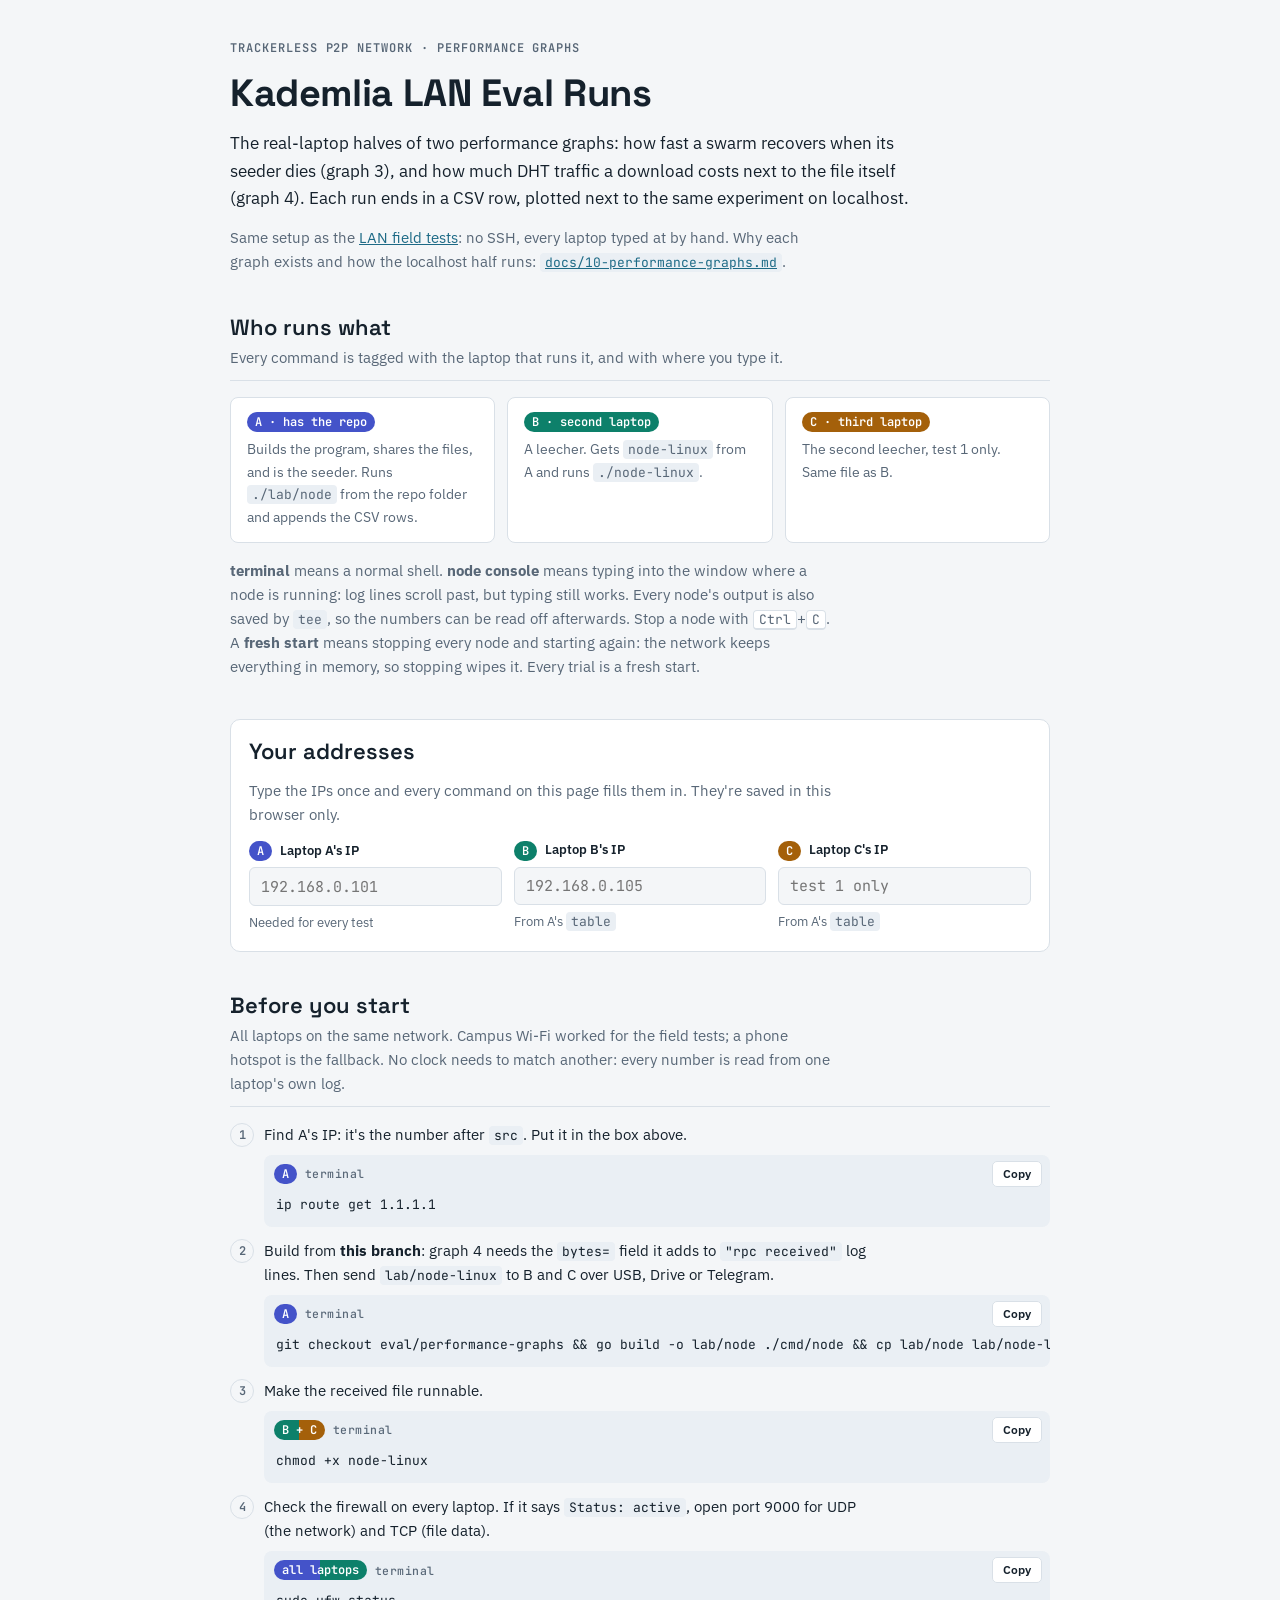
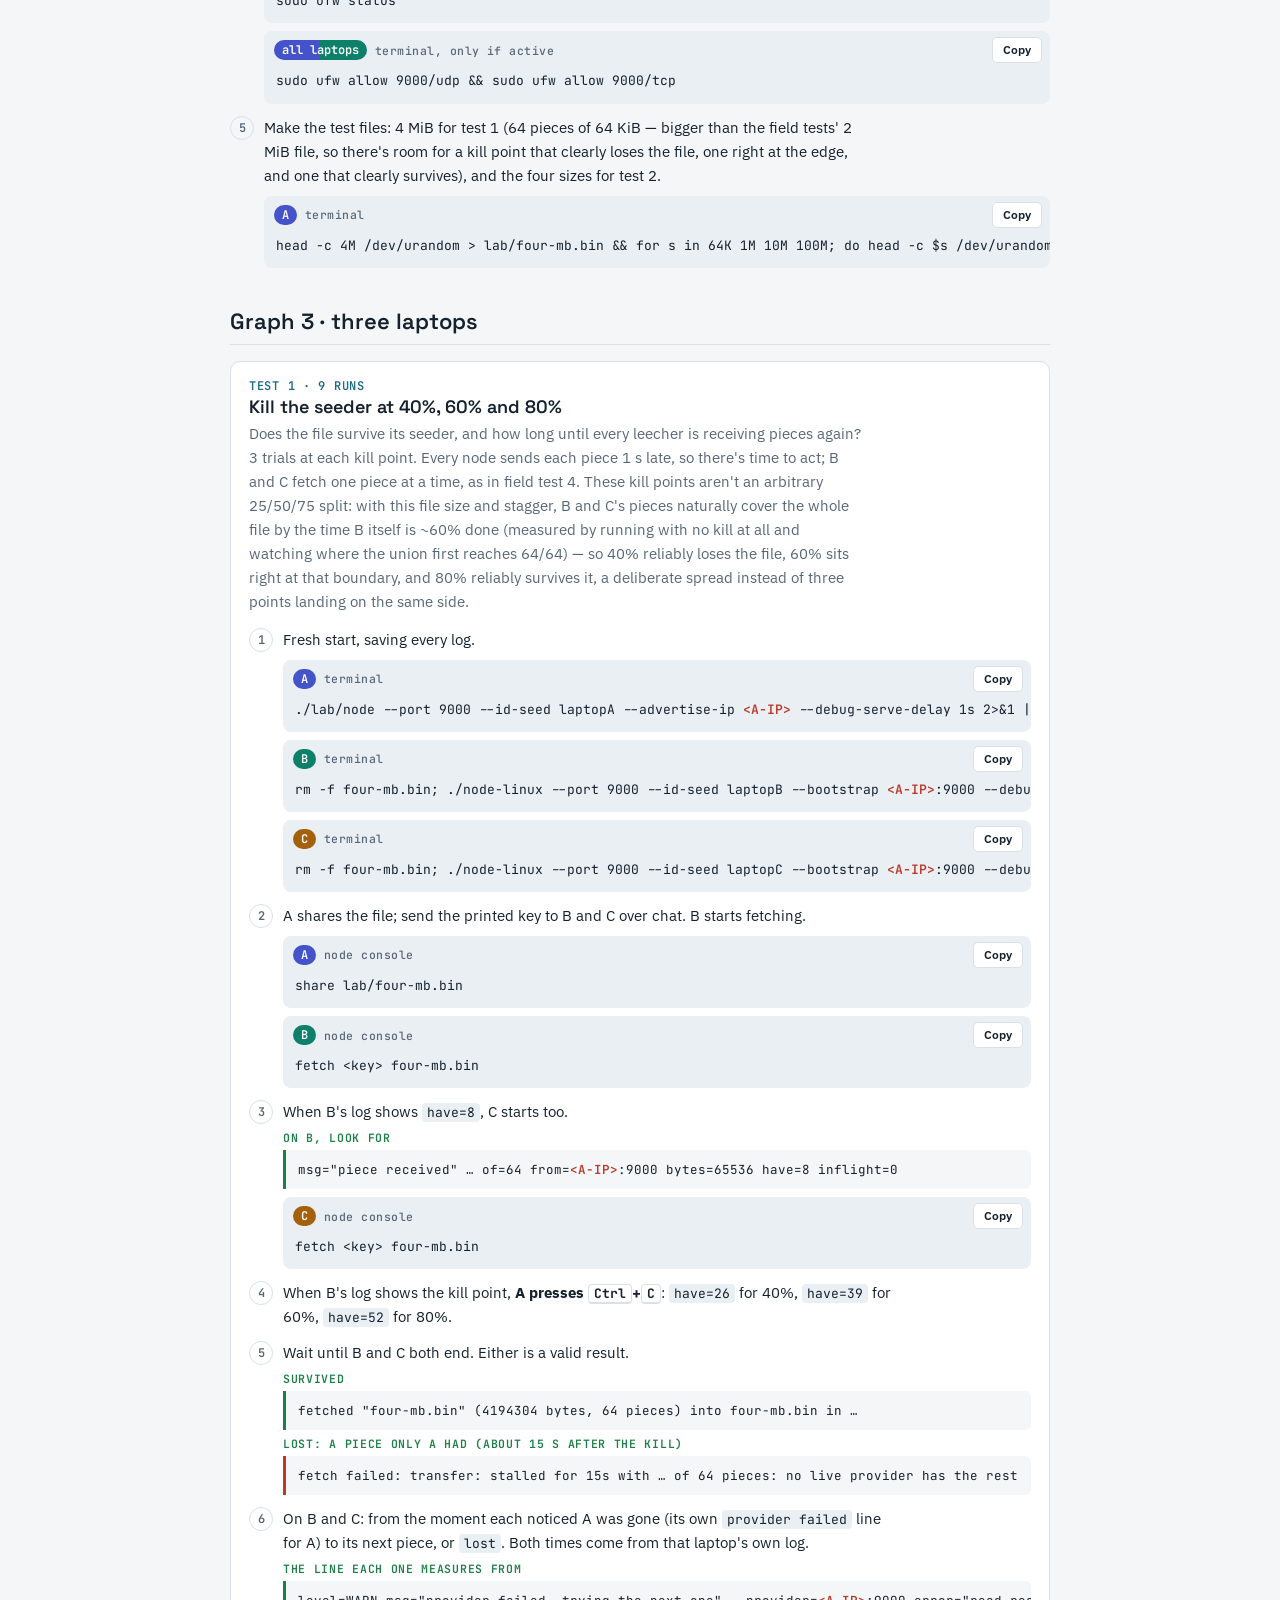
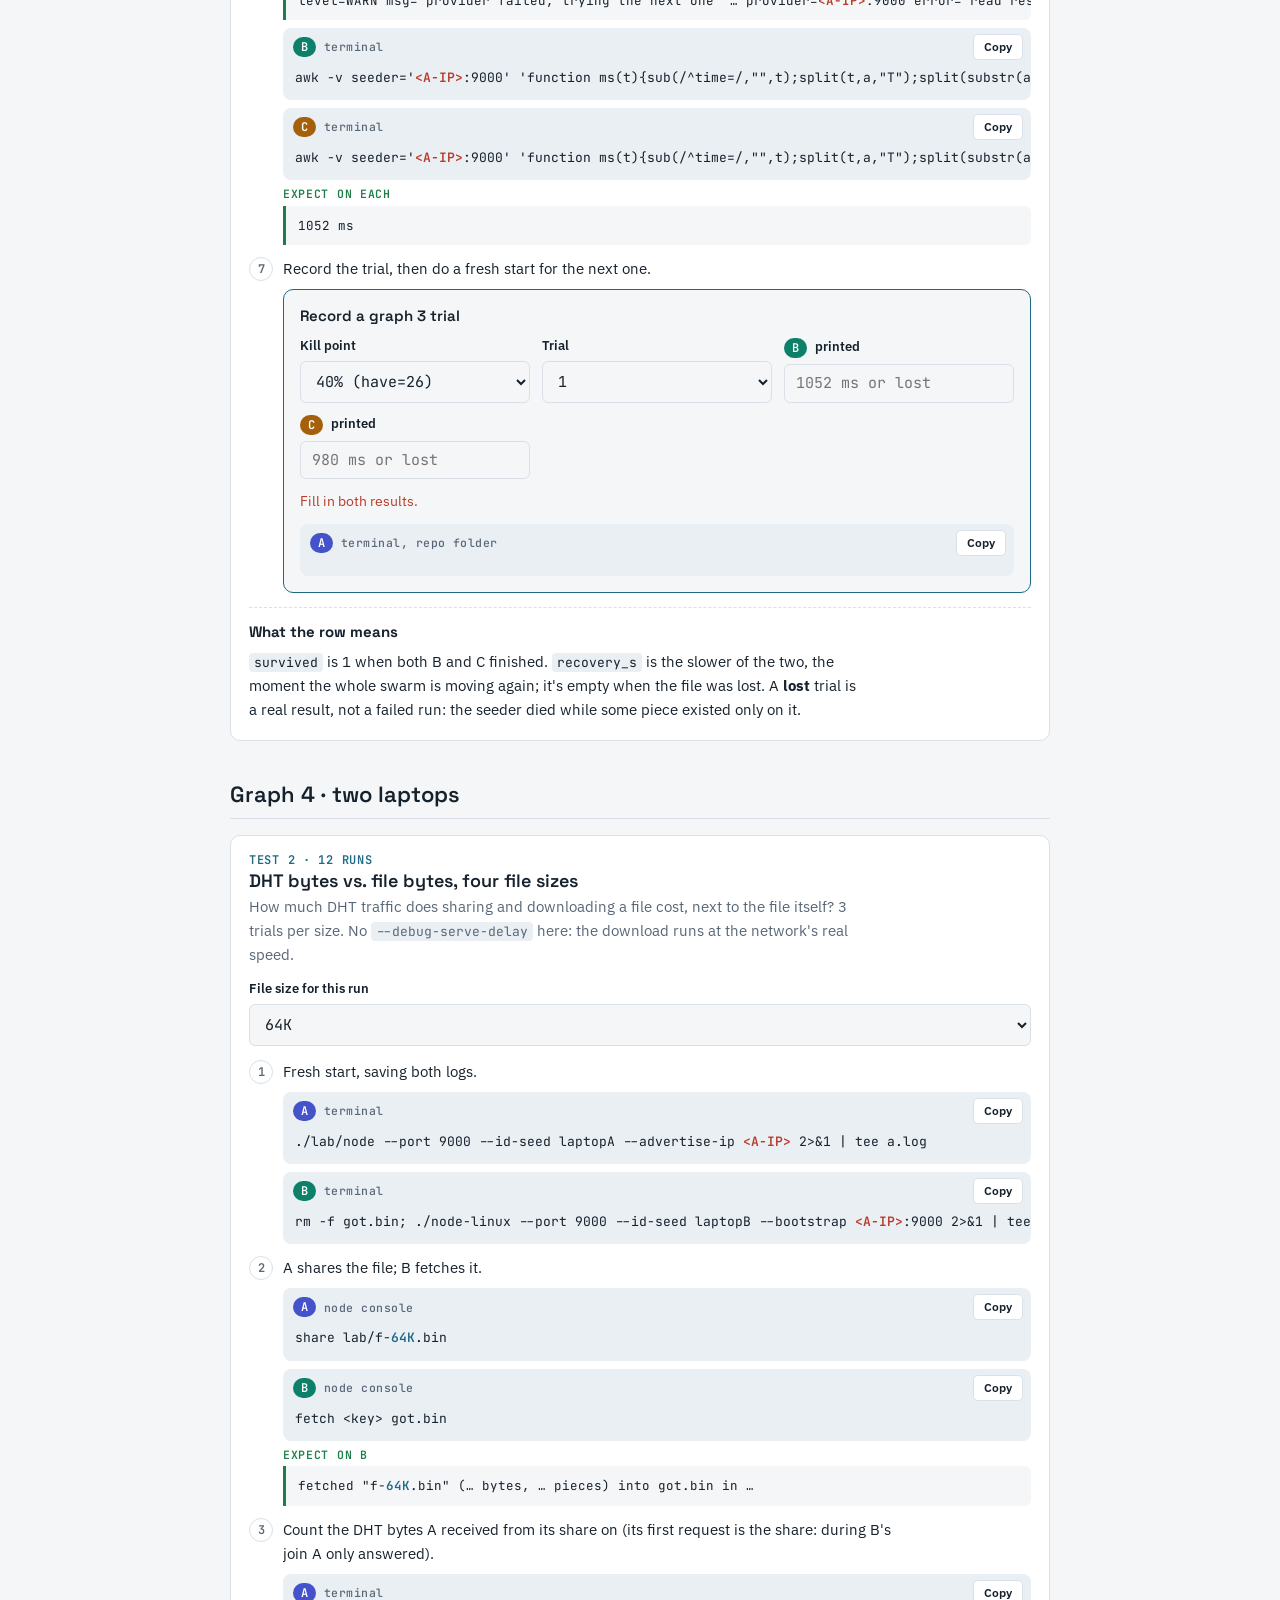
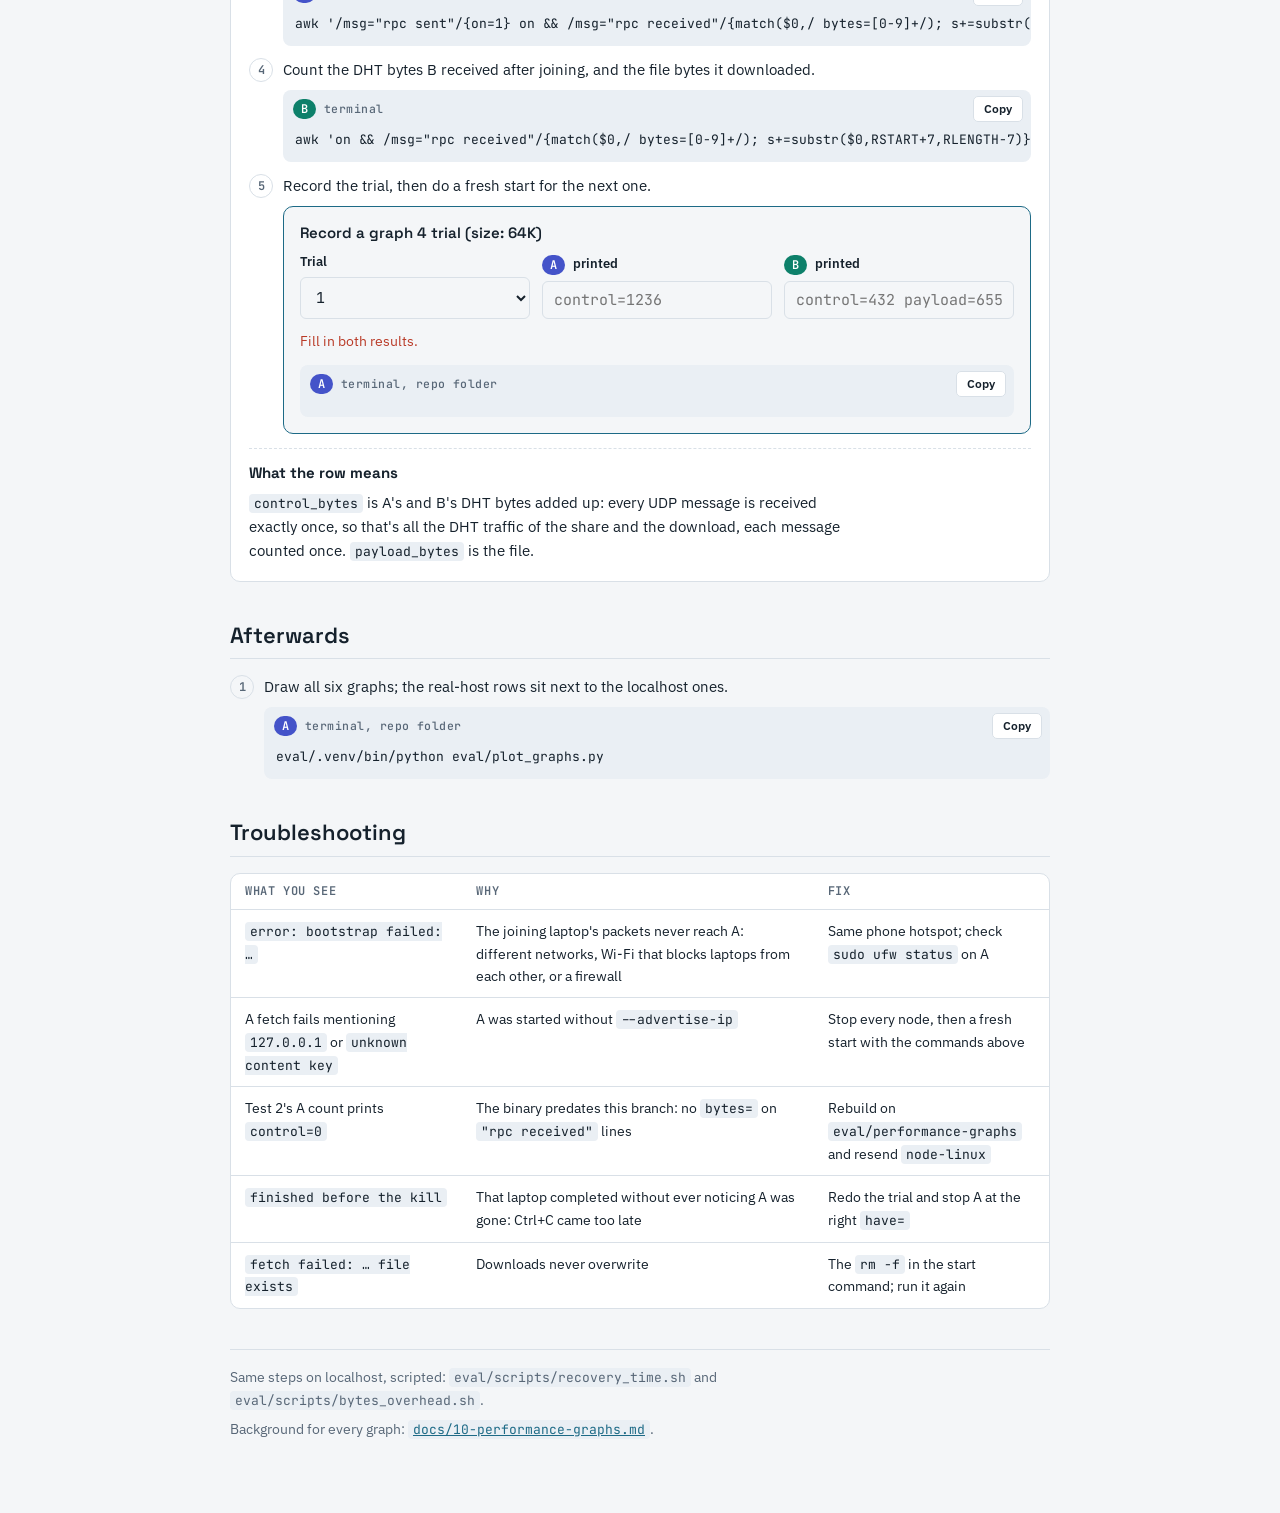
==== eval/scripts/eval-field-tests.html @ 50abe285 "Add 6 performance-evaluation graphs and their harness Builds the project's stated evaluation goal: l" ====
<!doctype html>
<!--
  Kademlia LAN Eval Runs: the real-laptop halves of performance graphs 3 and
  4 (docs/10-performance-graphs.md). Same pattern as
  scripts/multi-device/field-tests.html, but every test ends in numbers, not
  pass/fail. A static page, no build step. Open it in a browser:
    xdg-open eval/scripts/eval-field-tests.html
  Typing each laptop's IP into the page fills in every command.
  The awk one-liners must compute what eval/scripts/recovery_time.sh and
  eval/scripts/bytes_overhead.sh compute on localhost, and the expected
  output is real log and console text: keep both in sync when either changes
  (docs/ARCHITECTURE.md, "If you change X").
-->
<html lang="en">
<head>
<meta charset="utf-8">
<meta name="viewport" content="width=device-width, initial-scale=1">
<title>Kademlia LAN Eval Runs</title>
<link rel="preconnect" href="https://fonts.googleapis.com">
<link rel="stylesheet" href="https://fonts.googleapis.com/css2?family=IBM+Plex+Sans:wght@400;500;600&family=JetBrains+Mono:wght@400;600&family=Space+Grotesk:wght@500;600;700&display=swap">
<style>
/* Same protocol-sheet layout and colours as scripts/multi-device/field-tests.html. */
:root {
  --bg: #f4f6f8;
  --surface: #ffffff;
  --ink: #15212c;
  --muted: #586777;
  --line: #d9e0e7;
  --code-bg: #eaeff4;
  --accent: #1d6a86;
  --role-a: #4453c9;
  --role-b: #0d806a;
  --role-c: #a4600a;
  --pass: #1d7f47;
  --fail: #b93a27;
  --font-display: "Space Grotesk", "Segoe UI", system-ui, sans-serif;
  --font-body: "IBM Plex Sans", "Segoe UI", system-ui, sans-serif;
  --font-mono: "JetBrains Mono", ui-monospace, "SFMono-Regular", Menlo, Consolas, monospace;
}
@media (prefers-color-scheme: dark) {
  :root:not([data-theme="light"]) {
    --bg: #0f151b; --surface: #151d25; --ink: #e2e8ee; --muted: #93a1af; --line: #27323d;
    --code-bg: #1b2530; --accent: #63b4d2; --role-a: #93a0ff; --role-b: #4cc7a6; --role-c: #e2a64d;
    --pass: #55c487; --fail: #ff7c66; color-scheme: dark;
  }
}
:root[data-theme="dark"] {
  --bg: #0f151b; --surface: #151d25; --ink: #e2e8ee; --muted: #93a1af; --line: #27323d;
  --code-bg: #1b2530; --accent: #63b4d2; --role-a: #93a0ff; --role-b: #4cc7a6; --role-c: #e2a64d;
  --pass: #55c487; --fail: #ff7c66; color-scheme: dark;
}

* { box-sizing: border-box; }
body {
  background: var(--bg); color: var(--ink);
  font: 15px/1.6 var(--font-body);
  padding-left: max(16px, env(safe-area-inset-left, 0px));
  padding-right: max(16px, env(safe-area-inset-right, 0px));
  padding-block: 32px 64px;
}
.page { max-width: 820px; margin: 0 auto; display: grid; gap: 40px; }
h1, h2, h3 { font-family: var(--font-display); text-wrap: balance; margin: 0; line-height: 1.2; }
h1 { font-size: clamp(28px, 5vw, 38px); font-weight: 700; letter-spacing: -0.01em; }
h2 { font-size: 22px; font-weight: 600; }
h3 { font-size: 18px; font-weight: 600; }
p { margin: 0; max-width: 68ch; }
a { color: var(--accent); }
code, pre, kbd { font-family: var(--font-mono); font-size: 13px; }
:not(pre) > code { background: var(--code-bg); padding: 1px 5px; border-radius: 4px; overflow-wrap: anywhere; }
kbd { border: 1px solid var(--line); border-bottom-width: 2px; border-radius: 4px; padding: 0 5px; background: var(--surface); }
.eyebrow { font: 600 12px/1.4 var(--font-mono); letter-spacing: 0.08em; text-transform: uppercase; color: var(--muted); }
.muted { color: var(--muted); }
:focus-visible { outline: 2px solid var(--accent); outline-offset: 2px; }

header.top { display: grid; gap: 14px; }
.lede { font-size: 17px; }

.roles { display: grid; grid-template-columns: repeat(auto-fit, minmax(220px, 1fr)); gap: 12px; }
.role { border: 1px solid var(--line); border-radius: 8px; background: var(--surface); padding: 14px 16px; display: grid; gap: 6px; align-content: start; }
.role p { font-size: 14px; color: var(--muted); }
.chip { display: inline-flex; align-items: center; gap: 6px; font: 600 12px/1 var(--font-mono); padding: 4px 8px; border-radius: 999px; color: var(--surface); white-space: nowrap; width: fit-content; }
.chip.a { background: var(--role-a); }
.chip.b { background: var(--role-b); }
.chip.c { background: var(--role-c); }
.chip.ab { background: linear-gradient(90deg, var(--role-a) 50%, var(--role-b) 50%); }
.chip.bc { background: linear-gradient(90deg, var(--role-b) 50%, var(--role-c) 50%); }

.panel { border: 1px solid var(--line); background: var(--surface); border-radius: 10px; padding: 18px; display: grid; gap: 14px; }
.fields { display: grid; grid-template-columns: repeat(auto-fit, minmax(180px, 1fr)); gap: 12px; }
.field { display: grid; gap: 6px; }
.field label { font: 600 13px/1.3 var(--font-body); display: flex; gap: 8px; align-items: center; }
.field input, .field select { font: 15px/1.2 var(--font-mono); padding: 9px 11px; border-radius: 6px; border: 1px solid var(--line); background: var(--bg); color: var(--ink); width: 100%; min-width: 0; }
.field input:focus, .field select:focus { outline: 2px solid var(--accent); outline-offset: 0; border-color: transparent; }
.field input[aria-invalid="true"] { border-color: var(--fail); }
.field small { color: var(--muted); font-size: 12.5px; }

section { display: grid; gap: 16px; }
.section-head { display: grid; gap: 6px; padding-bottom: 10px; border-bottom: 1px solid var(--line); }
.test { border: 1px solid var(--line); border-radius: 10px; background: var(--surface); padding: 18px; display: grid; gap: 14px; }
.test-head .title { display: grid; gap: 4px; min-width: 0; }
.num { font: 600 12px/1 var(--font-mono); color: var(--accent); letter-spacing: 0.06em; text-transform: uppercase; }
.why { color: var(--muted); }

ol.steps { margin: 0; padding: 0; list-style: none; counter-reset: s; display: grid; gap: 12px; }
ol.steps > li { counter-increment: s; display: grid; grid-template-columns: 26px minmax(0, 1fr); gap: 4px 8px; }
ol.steps > li::before { content: counter(s); font: 600 12px/22px var(--font-mono); color: var(--muted); text-align: center; border: 1px solid var(--line); border-radius: 50%; width: 22px; height: 22px; }
ol.steps > li > * { grid-column: 2; }
.step-text { display: grid; gap: 8px; min-width: 0; }

.cmd { border-radius: 8px; background: var(--code-bg); overflow: hidden; min-width: 0; }
.cmd-bar { display: flex; align-items: center; gap: 8px; padding: 6px 8px 0 10px; flex-wrap: wrap; }
.where { font: 500 11.5px/1 var(--font-mono); color: var(--muted); letter-spacing: 0.04em; }
.copy { margin-left: auto; font: 600 12px/1 var(--font-body); padding: 6px 10px; border-radius: 5px; border: 1px solid var(--line); background: var(--surface); color: var(--ink); cursor: pointer; }
.copy:hover { border-color: var(--accent); }
.cmd pre { margin: 0; padding: 8px 12px 12px; overflow-x: auto; white-space: pre; line-height: 1.55; }
.ph { color: var(--fail); font-weight: 600; }
.ip { color: var(--accent); font-weight: 600; }

.expect { display: grid; gap: 6px; min-width: 0; }
.expect .label { font: 600 11.5px/1 var(--font-mono); letter-spacing: 0.06em; text-transform: uppercase; color: var(--pass); }
pre.out { margin: 0; padding: 10px 12px; border-left: 3px solid var(--pass); background: var(--bg); overflow-x: auto; white-space: pre; line-height: 1.55; font-size: 12.5px; border-radius: 0 6px 6px 0; }
pre.out.bad { border-left-color: var(--fail); }
.passwhen { border-top: 1px dashed var(--line); padding-top: 12px; display: grid; gap: 6px; }
.passwhen strong { font-family: var(--font-display); }

.table-wrap { overflow-x: auto; border: 1px solid var(--line); border-radius: 10px; background: var(--surface); }
table { border-collapse: collapse; width: 100%; min-width: 620px; font-size: 14px; }
th, td { text-align: left; vertical-align: top; padding: 10px 14px; border-bottom: 1px solid var(--line); }
th { font: 600 12px/1.3 var(--font-mono); letter-spacing: 0.05em; text-transform: uppercase; color: var(--muted); }
tr:last-child td { border-bottom: 0; }
footer { color: var(--muted); font-size: 14px; border-top: 1px solid var(--line); padding-top: 16px; display: grid; gap: 6px; }

/* recorder: turns the one-liners' output into a CSV row */
.recorder { border: 1px solid var(--accent); border-radius: 10px; padding: 16px; display: grid; gap: 12px; background: var(--bg); }
.recorder h4 { margin: 0; font: 600 15px/1.3 var(--font-display); }
.msg { font-size: 13.5px; color: var(--muted); }
.msg.err { color: var(--fail); }

@media (prefers-reduced-motion: no-preference) {
  .copy { transition: border-color .15s; }
}
</style>
</head>
<body>
<div class="page">

<header class="top">
  <div class="eyebrow">Trackerless P2P network · performance graphs</div>
  <h1>Kademlia LAN Eval Runs</h1>
  <p class="lede">The real-laptop halves of two performance graphs: how fast a swarm recovers when its seeder dies (graph 3), and how much DHT traffic a download costs next to the file itself (graph 4). Each run ends in a CSV row, plotted next to the same experiment on localhost.</p>
  <p class="muted">Same setup as the <a href="../../scripts/multi-device/field-tests.html">LAN field tests</a>: no SSH, every laptop typed at by hand. Why each graph exists and how the localhost half runs: <a href="../../docs/10-performance-graphs.md"><code>docs/10-performance-graphs.md</code></a>.</p>
</header>

<section aria-labelledby="who">
  <div class="section-head">
    <h2 id="who">Who runs what</h2>
    <p class="muted">Every command is tagged with the laptop that runs it, and with where you type it.</p>
  </div>
  <div class="roles">
    <div class="role"><span class="chip a">A · has the repo</span><p>Builds the program, shares the files, and is the seeder. Runs <code>./lab/node</code> from the repo folder and appends the CSV rows.</p></div>
    <div class="role"><span class="chip b">B · second laptop</span><p>A leecher. Gets <code>node-linux</code> from A and runs <code>./node-linux</code>.</p></div>
    <div class="role"><span class="chip c">C · third laptop</span><p>The second leecher, test 1 only. Same file as B.</p></div>
  </div>
  <p class="muted"><b>terminal</b> means a normal shell. <b>node console</b> means typing into the window where a node is running: log lines scroll past, but typing still works. Every node's output is also saved by <code>tee</code>, so the numbers can be read off afterwards. Stop a node with <kbd>Ctrl</kbd>+<kbd>C</kbd>. A <b>fresh start</b> means stopping every node and starting again: the network keeps everything in memory, so stopping wipes it. Every trial is a fresh start.</p>
</section>

<section aria-labelledby="addr">
  <div class="panel">
    <h2 id="addr">Your addresses</h2>
    <p class="muted">Type the IPs once and every command on this page fills them in. They're saved in this browser only.</p>
    <div class="fields">
      <div class="field"><label for="ipA"><span class="chip a">A</span> Laptop A's IP</label><input id="ipA" inputmode="decimal" autocomplete="off" spellcheck="false" placeholder="192.168.0.101"><small>Needed for every test</small></div>
      <div class="field"><label for="ipB"><span class="chip b">B</span> Laptop B's IP</label><input id="ipB" inputmode="decimal" autocomplete="off" spellcheck="false" placeholder="192.168.0.105"><small>From A's <code>table</code></small></div>
      <div class="field"><label for="ipC"><span class="chip c">C</span> Laptop C's IP</label><input id="ipC" inputmode="decimal" autocomplete="off" spellcheck="false" placeholder="test 1 only"><small>From A's <code>table</code></small></div>
    </div>
  </div>
</section>

<section aria-labelledby="setup">
  <div class="section-head">
    <h2 id="setup">Before you start</h2>
    <p class="muted">All laptops on the same network. Campus Wi-Fi worked for the field tests; a phone hotspot is the fallback. No clock needs to match another: every number is read from one laptop's own log.</p>
  </div>
  <ol class="steps">
    <li><div class="step-text"><p>Find A's IP: it's the number after <code>src</code>. Put it in the box above.</p>
      <div class="cmd"><div class="cmd-bar"><span class="chip a">A</span><span class="where">terminal</span><button class="copy" type="button">Copy</button></div><pre><code>ip route get 1.1.1.1</code></pre></div></div></li>
    <li><div class="step-text"><p>Build from <b>this branch</b>: graph 4 needs the <code>bytes=</code> field it adds to <code>"rpc received"</code> log lines. Then send <code>lab/node-linux</code> to B and C over USB, Drive or Telegram.</p>
      <div class="cmd"><div class="cmd-bar"><span class="chip a">A</span><span class="where">terminal</span><button class="copy" type="button">Copy</button></div><pre><code>git checkout eval/performance-graphs &amp;&amp; go build -o lab/node ./cmd/node &amp;&amp; cp lab/node lab/node-linux</code></pre></div></div></li>
    <li><div class="step-text"><p>Make the received file runnable.</p>
      <div class="cmd"><div class="cmd-bar"><span class="chip bc">B + C</span><span class="where">terminal</span><button class="copy" type="button">Copy</button></div><pre><code>chmod +x node-linux</code></pre></div></div></li>
    <li><div class="step-text"><p>Check the firewall on every laptop. If it says <code>Status: active</code>, open port 9000 for UDP (the network) and TCP (file data).</p>
      <div class="cmd"><div class="cmd-bar"><span class="chip ab">all laptops</span><span class="where">terminal</span><button class="copy" type="button">Copy</button></div><pre><code>sudo ufw status</code></pre></div>
      <div class="cmd"><div class="cmd-bar"><span class="chip ab">all laptops</span><span class="where">terminal, only if active</span><button class="copy" type="button">Copy</button></div><pre><code>sudo ufw allow 9000/udp &amp;&amp; sudo ufw allow 9000/tcp</code></pre></div></div></li>
    <li><div class="step-text"><p>Make the test files: 4 MiB for test 1 (64 pieces of 64 KiB — bigger than the field tests' 2 MiB file, so there's room for a kill point that clearly loses the file, one right at the edge, and one that clearly survives), and the four sizes for test 2.</p>
      <div class="cmd"><div class="cmd-bar"><span class="chip a">A</span><span class="where">terminal</span><button class="copy" type="button">Copy</button></div><pre><code>head -c 4M /dev/urandom &gt; lab/four-mb.bin &amp;&amp; for s in 64K 1M 10M 100M; do head -c $s /dev/urandom &gt; lab/f-$s.bin; done</code></pre></div></div></li>
  </ol>
</section>

<section aria-labelledby="g3">
  <div class="section-head">
    <h2 id="g3">Graph 3 · three laptops</h2>
  </div>

  <article class="test" id="t1">
    <div class="test-head"><div class="title"><span class="num">Test 1 · 9 runs</span><h3>Kill the seeder at 40%, 60% and 80%</h3><p class="why">Does the file survive its seeder, and how long until every leecher is receiving pieces again? 3 trials at each kill point. Every node sends each piece 1 s late, so there's time to act; B and C fetch one piece at a time, as in field test 4. These kill points aren't an arbitrary 25/50/75 split: with this file size and stagger, B and C's pieces naturally cover the whole file by the time B itself is ~60% done (measured by running with no kill at all and watching where the union first reaches 64/64) — so 40% reliably loses the file, 60% sits right at that boundary, and 80% reliably survives it, a deliberate spread instead of three points landing on the same side.</p></div></div>
    <ol class="steps">
      <li><div class="step-text"><p>Fresh start, saving every log.</p>
        <div class="cmd"><div class="cmd-bar"><span class="chip a">A</span><span class="where">terminal</span><button class="copy" type="button">Copy</button></div><pre><code>./lab/node --port 9000 --id-seed laptopA --advertise-ip {A} --debug-serve-delay 1s 2&gt;&amp;1 | tee a.log</code></pre></div>
        <div class="cmd"><div class="cmd-bar"><span class="chip b">B</span><span class="where">terminal</span><button class="copy" type="button">Copy</button></div><pre><code>rm -f four-mb.bin; ./node-linux --port 9000 --id-seed laptopB --bootstrap {A}:9000 --debug-serve-delay 1s --max-inflight 1 2&gt;&amp;1 | tee b.log</code></pre></div>
        <div class="cmd"><div class="cmd-bar"><span class="chip c">C</span><span class="where">terminal</span><button class="copy" type="button">Copy</button></div><pre><code>rm -f four-mb.bin; ./node-linux --port 9000 --id-seed laptopC --bootstrap {A}:9000 --debug-serve-delay 1s --max-inflight 1 2&gt;&amp;1 | tee c.log</code></pre></div></div></li>
      <li><div class="step-text"><p>A shares the file; send the printed key to B and C over chat. B starts fetching.</p>
        <div class="cmd"><div class="cmd-bar"><span class="chip a">A</span><span class="where">node console</span><button class="copy" type="button">Copy</button></div><pre><code>share lab/four-mb.bin</code></pre></div>
        <div class="cmd"><div class="cmd-bar"><span class="chip b">B</span><span class="where">node console</span><button class="copy" type="button">Copy</button></div><pre><code>fetch &lt;key&gt; four-mb.bin</code></pre></div></div></li>
      <li><div class="step-text"><p>When B's log shows <code>have=8</code>, C starts too.</p>
        <div class="expect"><span class="label">On B, look for</span><pre class="out">msg="piece received" … of=64 from={A}:9000 bytes=65536 have=8 inflight=0</pre></div>
        <div class="cmd"><div class="cmd-bar"><span class="chip c">C</span><span class="where">node console</span><button class="copy" type="button">Copy</button></div><pre><code>fetch &lt;key&gt; four-mb.bin</code></pre></div></div></li>
      <li><div class="step-text"><p>When B's log shows the kill point, <b>A presses <kbd>Ctrl</kbd>+<kbd>C</kbd></b>: <code>have=26</code> for 40%, <code>have=39</code> for 60%, <code>have=52</code> for 80%.</p></div></li>
      <li><div class="step-text"><p>Wait until B and C both end. Either is a valid result.</p>
        <div class="expect"><span class="label">Survived</span><pre class="out">fetched "four-mb.bin" (4194304 bytes, 64 pieces) into four-mb.bin in …</pre></div>
        <div class="expect"><span class="label">Lost: a piece only A had (about 15 s after the kill)</span><pre class="out bad">fetch failed: transfer: stalled for 15s with … of 64 pieces: no live provider has the rest</pre></div></div></li>
      <li><div class="step-text"><p>On B and C: from the moment each noticed A was gone (its own <code>provider failed</code> line for A) to its next piece, or <code>lost</code>. Both times come from that laptop's own log.</p>
        <div class="expect"><span class="label">The line each one measures from</span><pre class="out">level=WARN msg="provider failed, trying the next one" … provider={A}:9000 error="read response header: EOF"</pre></div>
        <div class="cmd"><div class="cmd-bar"><span class="chip b">B</span><span class="where">terminal</span><button class="copy" type="button">Copy</button></div><pre><code>awk -v seeder='{A}:9000' 'function ms(t){sub(/^time=/,"",t);split(t,a,"T");split(substr(a[2],1,12),h,":");return int((h[1]*3600+h[2]*60+h[3])*1000+0.5)} /msg="provider failed, trying the next one"/ &amp;&amp; index($0, " provider=" seeder " ") &amp;&amp; !k {k=ms($1)} /msg="piece received"/ &amp;&amp; k &amp;&amp; !f {f=1; r=ms($1)-k} /msg="download complete"/{ok=1; if(!k) early=1} END{if(!ok) print "lost"; else if(early) print "finished before the kill"; else printf "%d ms\n", (k &amp;&amp; f) ? r : 0}' b.log</code></pre></div>
        <div class="cmd"><div class="cmd-bar"><span class="chip c">C</span><span class="where">terminal</span><button class="copy" type="button">Copy</button></div><pre><code>awk -v seeder='{A}:9000' 'function ms(t){sub(/^time=/,"",t);split(t,a,"T");split(substr(a[2],1,12),h,":");return int((h[1]*3600+h[2]*60+h[3])*1000+0.5)} /msg="provider failed, trying the next one"/ &amp;&amp; index($0, " provider=" seeder " ") &amp;&amp; !k {k=ms($1)} /msg="piece received"/ &amp;&amp; k &amp;&amp; !f {f=1; r=ms($1)-k} /msg="download complete"/{ok=1; if(!k) early=1} END{if(!ok) print "lost"; else if(early) print "finished before the kill"; else printf "%d ms\n", (k &amp;&amp; f) ? r : 0}' c.log</code></pre></div>
        <div class="expect"><span class="label">Expect on each</span><pre class="out">1052 ms</pre></div></div></li>
      <li><div class="step-text"><p>Record the trial, then do a fresh start for the next one.</p>
        <div class="recorder" id="rec3">
          <h4>Record a graph 3 trial</h4>
          <div class="fields">
            <div class="field"><label for="r3pct">Kill point</label><select id="r3pct"><option value="40">40% (have=26)</option><option value="60">60% (have=39)</option><option value="80">80% (have=52)</option></select></div>
            <div class="field"><label for="r3trial">Trial</label><select id="r3trial"><option>1</option><option>2</option><option>3</option></select></div>
            <div class="field"><label for="r3b"><span class="chip b">B</span> printed</label><input id="r3b" autocomplete="off" spellcheck="false" placeholder="1052 ms or lost"></div>
            <div class="field"><label for="r3c"><span class="chip c">C</span> printed</label><input id="r3c" autocomplete="off" spellcheck="false" placeholder="980 ms or lost"></div>
          </div>
          <p class="msg" id="r3msg">Fill in both results.</p>
          <div class="cmd"><div class="cmd-bar"><span class="chip a">A</span><span class="where">terminal, repo folder</span><button class="copy" type="button">Copy</button></div><pre id="r3out"><code></code></pre></div>
        </div></div></li>
    </ol>
    <div class="passwhen"><strong>What the row means</strong><p><code>survived</code> is 1 when both B and C finished. <code>recovery_s</code> is the slower of the two, the moment the whole swarm is moving again; it's empty when the file was lost. A <b>lost</b> trial is a real result, not a failed run: the seeder died while some piece existed only on it.</p></div>
  </article>
</section>

<section aria-labelledby="g4">
  <div class="section-head">
    <h2 id="g4">Graph 4 · two laptops</h2>
  </div>

  <article class="test" id="t2">
    <div class="test-head"><div class="title"><span class="num">Test 2 · 12 runs</span><h3>DHT bytes vs. file bytes, four file sizes</h3><p class="why">How much DHT traffic does sharing and downloading a file cost, next to the file itself? 3 trials per size. No <code>--debug-serve-delay</code> here: the download runs at the network's real speed.</p></div></div>
    <div class="fields"><div class="field"><label for="size">File size for this run</label><select id="size"><option value="64K">64K</option><option value="1M">1M</option><option value="10M">10M</option><option value="100M">100M</option></select></div></div>
    <ol class="steps">
      <li><div class="step-text"><p>Fresh start, saving both logs.</p>
        <div class="cmd"><div class="cmd-bar"><span class="chip a">A</span><span class="where">terminal</span><button class="copy" type="button">Copy</button></div><pre><code>./lab/node --port 9000 --id-seed laptopA --advertise-ip {A} 2&gt;&amp;1 | tee a.log</code></pre></div>
        <div class="cmd"><div class="cmd-bar"><span class="chip b">B</span><span class="where">terminal</span><button class="copy" type="button">Copy</button></div><pre><code>rm -f got.bin; ./node-linux --port 9000 --id-seed laptopB --bootstrap {A}:9000 2&gt;&amp;1 | tee b.log</code></pre></div></div></li>
      <li><div class="step-text"><p>A shares the file; B fetches it.</p>
        <div class="cmd"><div class="cmd-bar"><span class="chip a">A</span><span class="where">node console</span><button class="copy" type="button">Copy</button></div><pre><code>share lab/f-{S}.bin</code></pre></div>
        <div class="cmd"><div class="cmd-bar"><span class="chip b">B</span><span class="where">node console</span><button class="copy" type="button">Copy</button></div><pre><code>fetch &lt;key&gt; got.bin</code></pre></div>
        <div class="expect"><span class="label">Expect on B</span><pre class="out">fetched "f-{S}.bin" (… bytes, … pieces) into got.bin in …</pre></div></div></li>
      <li><div class="step-text"><p>Count the DHT bytes A received from its share on (its first request is the share: during B's join A only answered).</p>
        <div class="cmd"><div class="cmd-bar"><span class="chip a">A</span><span class="where">terminal</span><button class="copy" type="button">Copy</button></div><pre><code>awk '/msg="rpc sent"/{on=1} on &amp;&amp; /msg="rpc received"/{match($0,/ bytes=[0-9]+/); s+=substr($0,RSTART+7,RLENGTH-7)} END{printf "control=%d\n", s}' a.log</code></pre></div></div></li>
      <li><div class="step-text"><p>Count the DHT bytes B received after joining, and the file bytes it downloaded.</p>
        <div class="cmd"><div class="cmd-bar"><span class="chip b">B</span><span class="where">terminal</span><button class="copy" type="button">Copy</button></div><pre><code>awk 'on &amp;&amp; /msg="rpc received"/{match($0,/ bytes=[0-9]+/); s+=substr($0,RSTART+7,RLENGTH-7)} /msg="bootstrap complete"/{on=1} /msg="download complete"/ &amp;&amp; !p {match($0,/ bytes=[0-9]+/); p=substr($0,RSTART+7,RLENGTH-7)} END{printf "control=%d payload=%d\n", s, p}' b.log</code></pre></div></div></li>
      <li><div class="step-text"><p>Record the trial, then do a fresh start for the next one.</p>
        <div class="recorder" id="rec4">
          <h4>Record a graph 4 trial (size: <span id="r4size">64K</span>)</h4>
          <div class="fields">
            <div class="field"><label for="r4trial">Trial</label><select id="r4trial"><option>1</option><option>2</option><option>3</option></select></div>
            <div class="field"><label for="r4a"><span class="chip a">A</span> printed</label><input id="r4a" autocomplete="off" spellcheck="false" placeholder="control=1236"></div>
            <div class="field"><label for="r4b"><span class="chip b">B</span> printed</label><input id="r4b" autocomplete="off" spellcheck="false" placeholder="control=432 payload=65536"></div>
          </div>
          <p class="msg" id="r4msg">Fill in both results.</p>
          <div class="cmd"><div class="cmd-bar"><span class="chip a">A</span><span class="where">terminal, repo folder</span><button class="copy" type="button">Copy</button></div><pre id="r4out"><code></code></pre></div>
        </div></div></li>
    </ol>
    <div class="passwhen"><strong>What the row means</strong><p><code>control_bytes</code> is A's and B's DHT bytes added up: every UDP message is received exactly once, so that's all the DHT traffic of the share and the download, each message counted once. <code>payload_bytes</code> is the file.</p></div>
  </article>
</section>

<section aria-labelledby="after">
  <div class="section-head">
    <h2 id="after">Afterwards</h2>
  </div>
  <ol class="steps">
    <li><div class="step-text"><p>Draw all six graphs; the real-host rows sit next to the localhost ones.</p>
      <div class="cmd"><div class="cmd-bar"><span class="chip a">A</span><span class="where">terminal, repo folder</span><button class="copy" type="button">Copy</button></div><pre><code>eval/.venv/bin/python eval/plot_graphs.py</code></pre></div></div></li>
  </ol>
</section>

<section aria-labelledby="trouble">
  <div class="section-head">
    <h2 id="trouble">Troubleshooting</h2>
  </div>
  <div class="table-wrap">
    <table>
      <thead><tr><th>What you see</th><th>Why</th><th>Fix</th></tr></thead>
      <tbody>
        <tr><td><code>error: bootstrap failed: …</code></td><td>The joining laptop's packets never reach A: different networks, Wi-Fi that blocks laptops from each other, or a firewall</td><td>Same phone hotspot; check <code>sudo ufw status</code> on A</td></tr>
        <tr><td>A fetch fails mentioning <code>127.0.0.1</code> or <code>unknown content key</code></td><td>A was started without <code>--advertise-ip</code></td><td>Stop every node, then a fresh start with the commands above</td></tr>
        <tr><td>Test 2's A count prints <code>control=0</code></td><td>The binary predates this branch: no <code>bytes=</code> on <code>"rpc received"</code> lines</td><td>Rebuild on <code>eval/performance-graphs</code> and resend <code>node-linux</code></td></tr>
        <tr><td><code>finished before the kill</code></td><td>That laptop completed without ever noticing A was gone: Ctrl+C came too late</td><td>Redo the trial and stop A at the right <code>have=</code></td></tr>
        <tr><td><code>fetch failed: … file exists</code></td><td>Downloads never overwrite</td><td>The <code>rm -f</code> in the start command; run it again</td></tr>
      </tbody>
    </table>
  </div>
</section>

<footer>
  <p>Same steps on localhost, scripted: <code>eval/scripts/recovery_time.sh</code> and <code>eval/scripts/bytes_overhead.sh</code>.</p>
  <p>Background for every graph: <a href="../../docs/10-performance-graphs.md"><code>docs/10-performance-graphs.md</code></a>.</p>
</footer>
</div>

<script>
(function () {
  var store = {
    get: function (k) { try { return window.localStorage.getItem(k); } catch (e) { return null; } },
    set: function (k, v) { try { window.localStorage.setItem(k, v); } catch (e) {} }
  };
  var IPV4 = /^(25[0-5]|2[0-4]\d|1?\d?\d)(\.(25[0-5]|2[0-4]\d|1?\d?\d)){3}$/;
  var SIZE_BYTES = { "64K": 65536, "1M": 1048576, "10M": 10485760, "100M": 104857600 };
  function esc(s) {
    return s.replace(/[&<>"]/g, function (c) { return { "&": "&amp;", "<": "&lt;", ">": "&gt;", '"': "&quot;" }[c]; });
  }
  function $(id) { return document.getElementById(id); }

  // Each command and expected-output block keeps its original text as a template.
  var templated = Array.prototype.slice.call(document.querySelectorAll(".cmd pre:not([id]), pre.out"));
  templated.forEach(function (el) { el.dataset.tpl = el.textContent; });

  function values() {
    var vals = {};
    ["A", "B", "C"].forEach(function (r) {
      var input = $("ip" + r), v = input.value.trim();
      input.setAttribute("aria-invalid", v && !IPV4.test(v) ? "true" : "false");
      vals[r] = v && IPV4.test(v) ? v : "";
    });
    vals.S = $("size").value;
    return vals;
  }
  var LABEL = { A: "A-IP", B: "B-IP", C: "C-IP", S: "size" };

  function render() {
    var vals = values();
    templated.forEach(function (el) {
      var html = esc(el.dataset.tpl).replace(/\{([ABCS])\}/g, function (_, r) {
        return vals[r] ? '<span class="ip">' + esc(vals[r]) + "</span>" : '<span class="ph">&lt;' + LABEL[r] + "&gt;</span>";
      });
      el.innerHTML = el.tagName === "PRE" && !el.classList.contains("out") ? "<code>" + html + "</code>" : html;
    });
    $("r4size").textContent = vals.S;
    record3();
    record4();
  }

  // "1052 ms" -> 1052, "lost" -> null, anything else -> undefined
  function parseResult(s) {
    s = s.trim().toLowerCase();
    if (s === "lost") return null;
    var m = /^(-?\d+)\s*ms$/.exec(s);
    return m ? Number(m[1]) : undefined;
  }
  function show(outId, msgId, row, csv, msg) {
    $(msgId).textContent = msg;
    $(msgId).classList.toggle("err", !row);
    $(outId).innerHTML = row ? "<code>" + esc("echo '" + row + "' >> eval/results/" + csv) + "</code>" : "<code></code>";
  }

  function record3() {
    var b = parseResult($("r3b").value), c = parseResult($("r3c").value);
    if (!$("r3b").value.trim() || !$("r3c").value.trim()) return show("r3out", "r3msg", "", "", "Fill in both results.");
    if (b === undefined || c === undefined) return show("r3out", "r3msg", "", "", "Each result must be what the one-liner printed: a number of ms, or lost.");
    var survived = b !== null && c !== null;
    var rec = survived ? (Math.max(b, c) / 1000).toFixed(3) : "";
    var row = [$("r3pct").value, $("r3trial").value, "real_hosts", survived ? 1 : 0, rec].join(",");
    show("r3out", "r3msg", row, "recovery_time.csv",
      survived ? "Survived; the swarm was moving again after " + rec + " s." : "Lost: recorded with survived=0.");
  }

  function record4() {
    var a = /control=(\d+)/.exec($("r4a").value), b = /control=(\d+)\s+payload=(\d+)/.exec($("r4b").value);
    if (!$("r4a").value.trim() || !$("r4b").value.trim()) return show("r4out", "r4msg", "", "", "Fill in both results.");
    if (!a || !b) return show("r4out", "r4msg", "", "", "Paste each line exactly as printed (control=… and control=… payload=…).");
    var size = $("size").value, payload = Number(b[2]);
    if (payload !== SIZE_BYTES[size]) return show("r4out", "r4msg", "", "", "B's payload is " + payload + " bytes, but a " + size + " file has " + SIZE_BYTES[size] + ": wrong size selected, or the download didn't finish.");
    var control = Number(a[1]) + Number(b[1]);
    var row = [SIZE_BYTES[size], $("r4trial").value, "real_hosts", control, payload].join(",");
    show("r4out", "r4msg", row, "bytes_overhead.csv",
      "DHT traffic was " + (100 * control / (control + payload)).toFixed(4) + "% of the total.");
  }

  ["ipA", "ipB", "ipC"].forEach(function (id) {
    var saved = store.get("evalfield." + id);
    if (saved) $(id).value = saved;
    $(id).addEventListener("input", function () { store.set("evalfield." + id, $(id).value.trim()); render(); });
  });
  var savedSize = store.get("evalfield.size");
  if (savedSize && SIZE_BYTES[savedSize]) $("size").value = savedSize;
  $("size").addEventListener("change", function () { store.set("evalfield.size", $("size").value); render(); });
  ["r3pct", "r3trial", "r3b", "r3c", "r4trial", "r4a", "r4b"].forEach(function (id) {
    $(id).addEventListener("input", render);
    $(id).addEventListener("change", render);
  });
  render();

  // Copy buttons: copy the command as currently shown (with the values filled in).
  document.addEventListener("click", function (ev) {
    var btn = ev.target.closest(".copy");
    if (!btn) return;
    var pre = btn.closest(".cmd").querySelector("pre");
    var text = pre.textContent;
    function selectIt() {
      var range = document.createRange(); range.selectNodeContents(pre);
      var sel = window.getSelection(); sel.removeAllRanges(); sel.addRange(range);
      btn.textContent = "Selected: press Ctrl+C";
    }
    try {
      navigator.clipboard.writeText(text).then(function () { btn.textContent = "Copied"; }, selectIt);
    } catch (e) { selectIt(); }
    setTimeout(function () { btn.textContent = "Copy"; }, 1800);
  });
})();
</script>
</body>
</html>
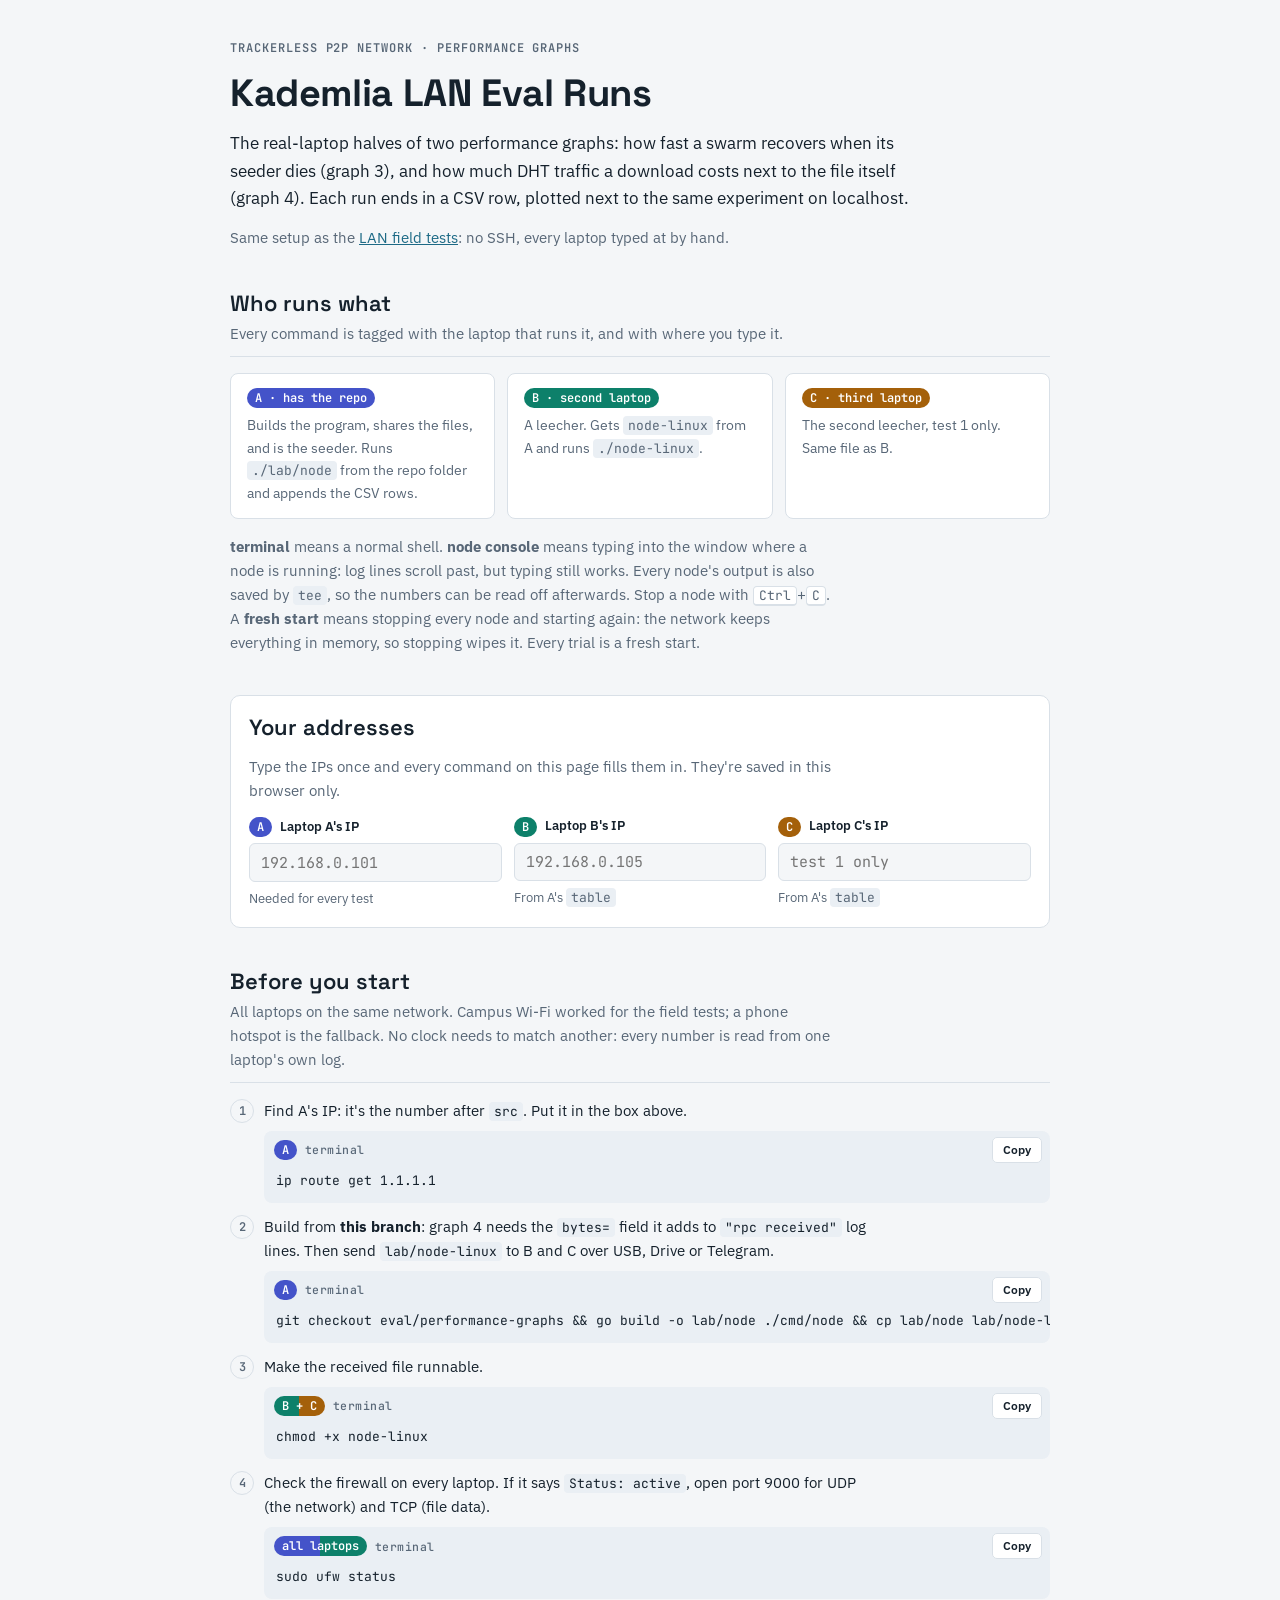
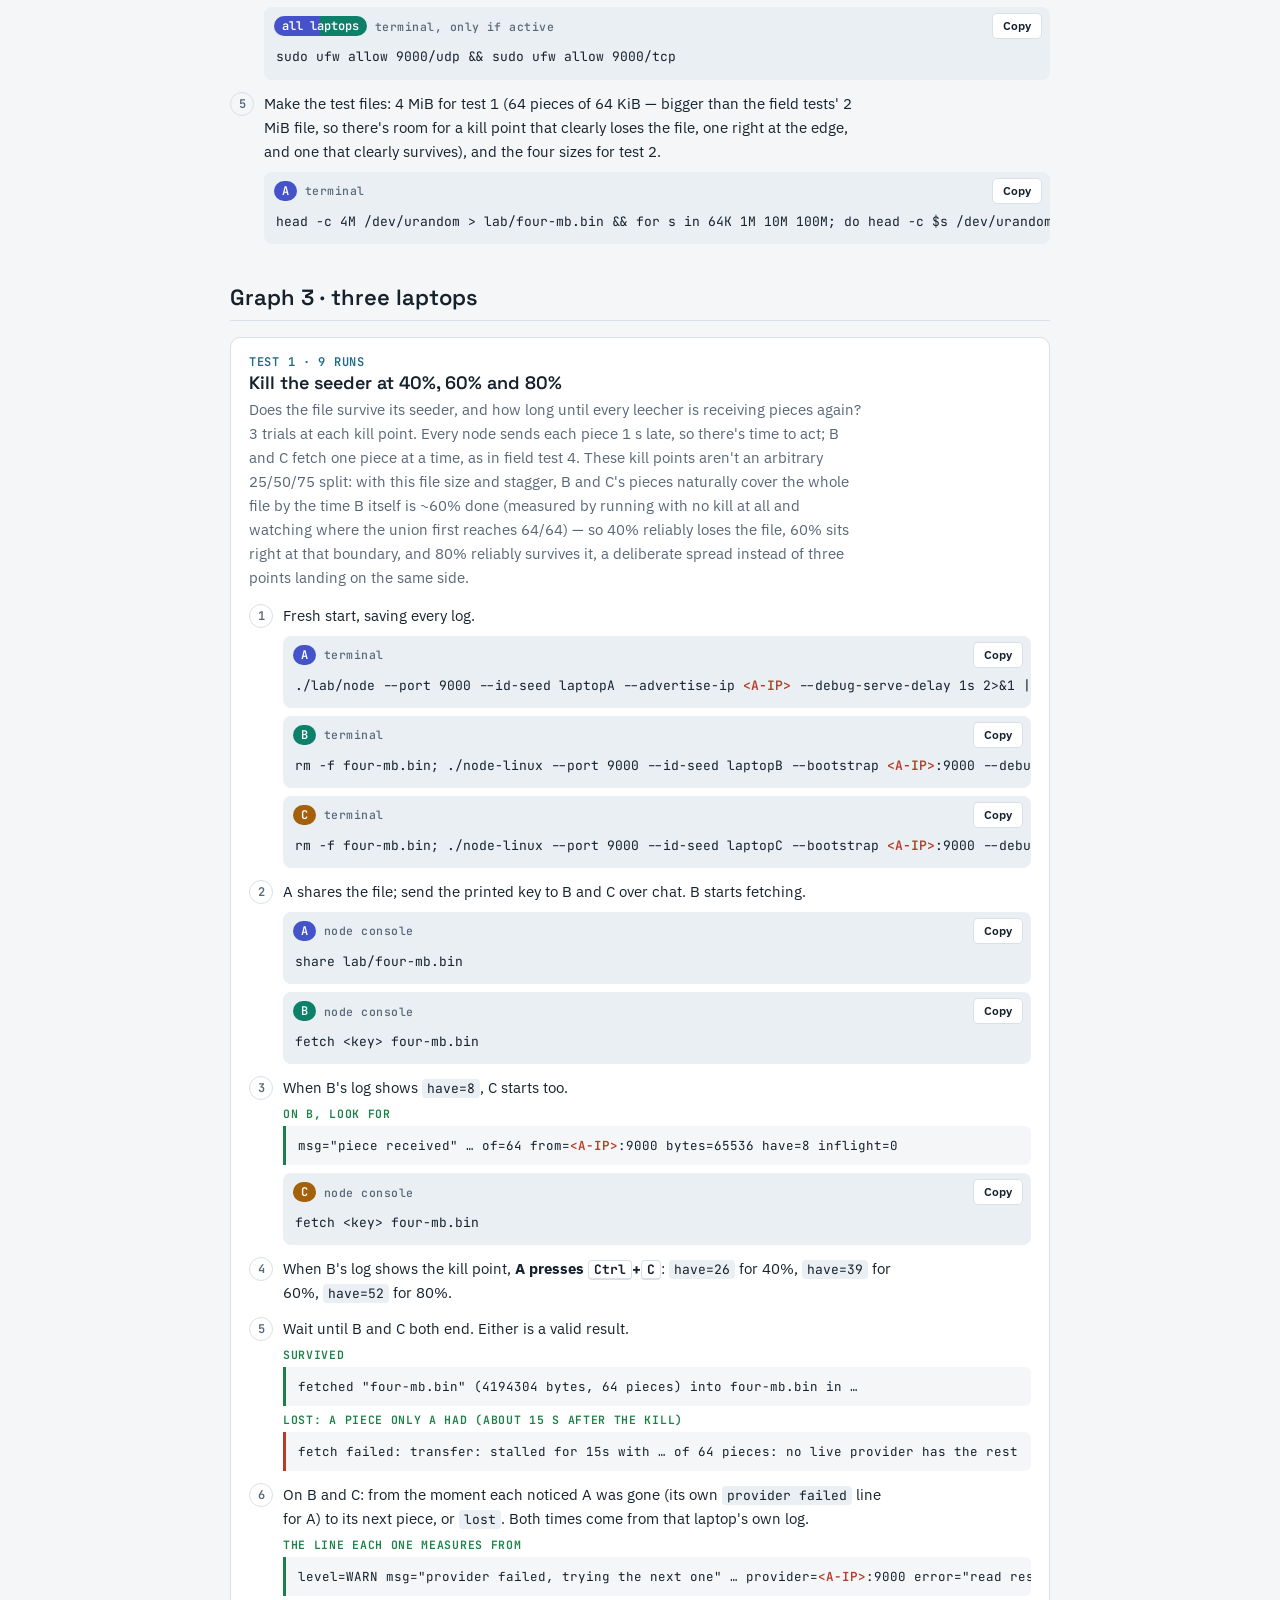
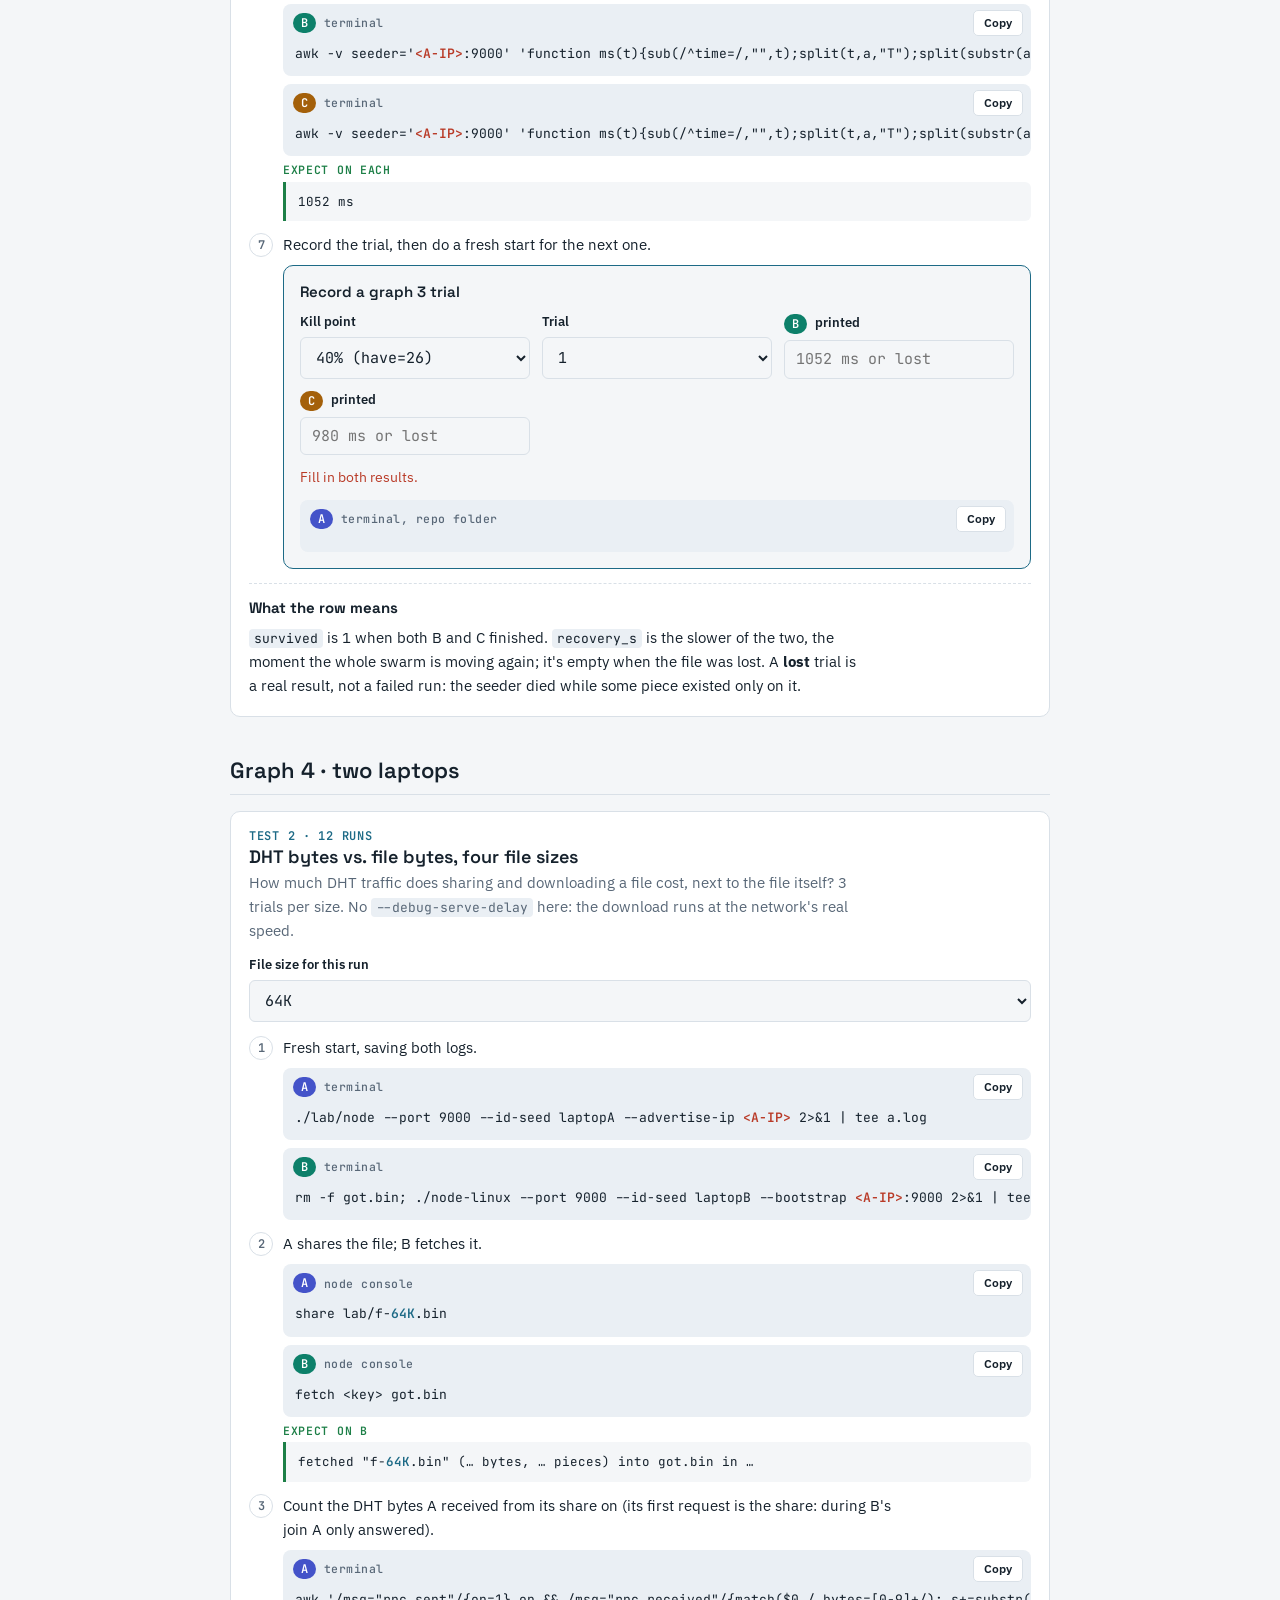
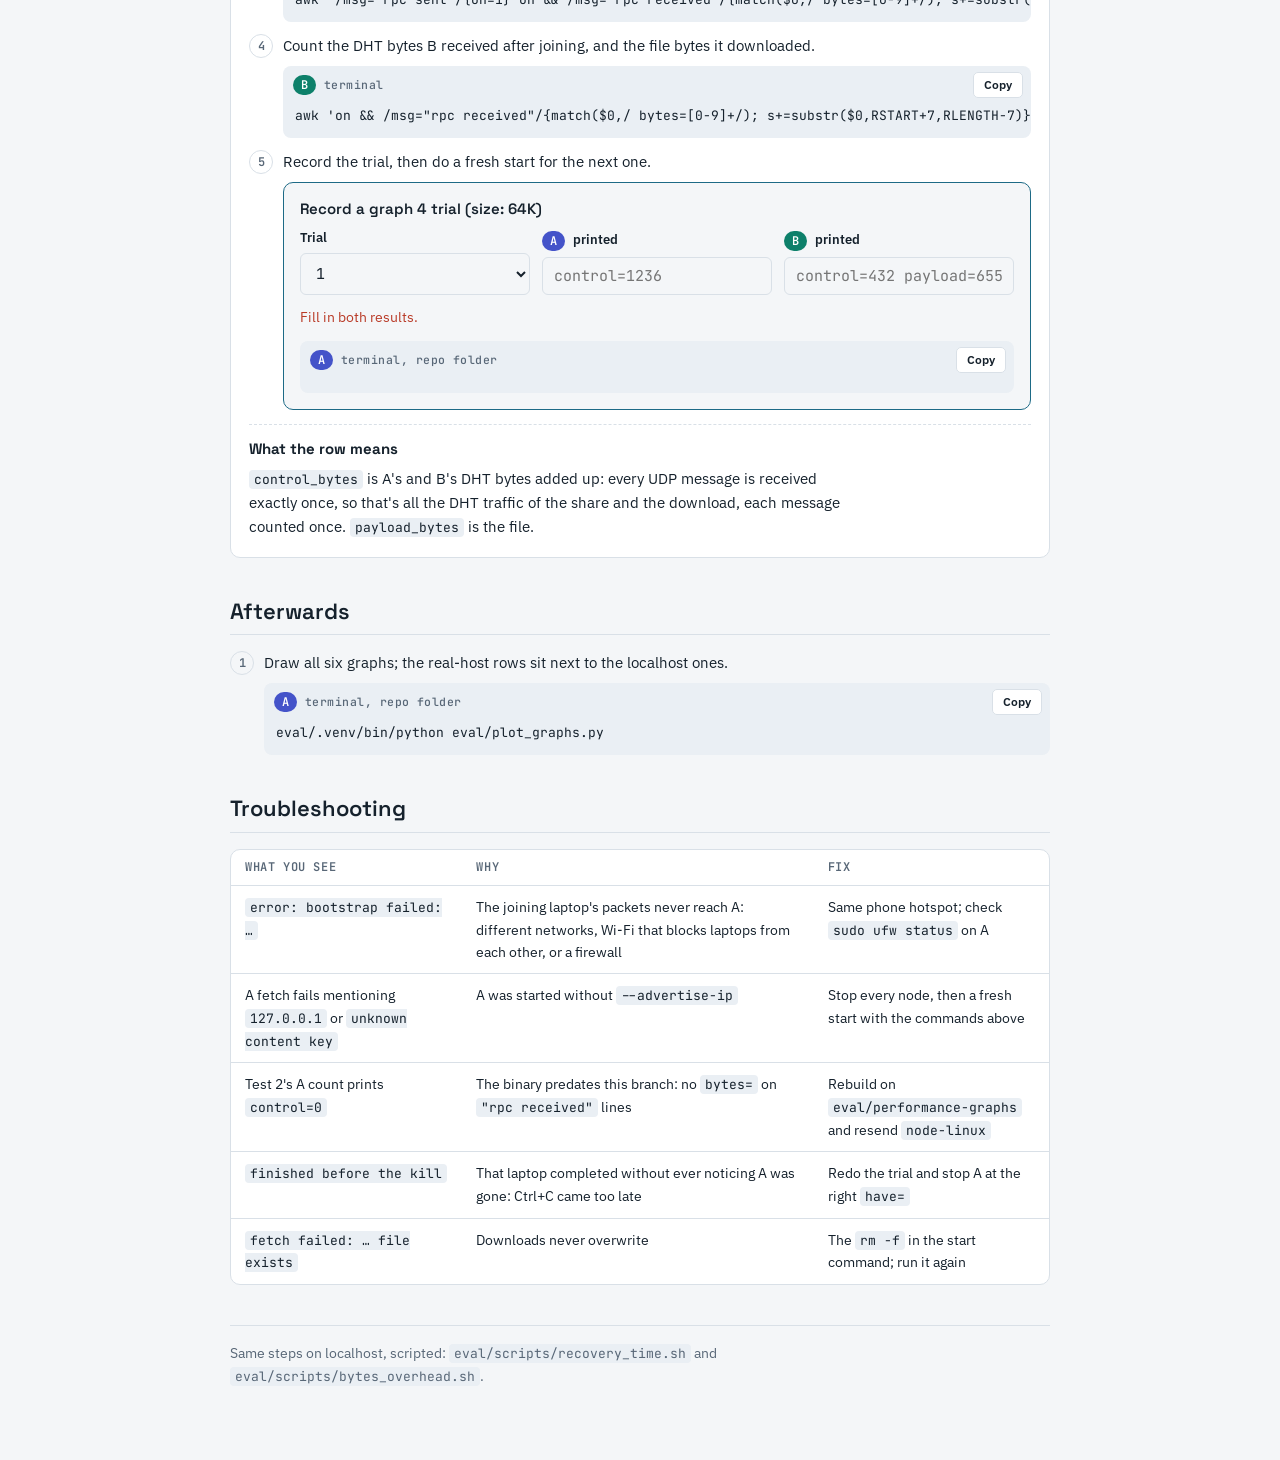
==== commit f74e23fa: "Trim documentation down to README and ARCHITECTURE Rewrite README.md as a short guide to building, r" ====
--- a/eval/scripts/eval-field-tests.html
+++ b/eval/scripts/eval-field-tests.html
@@ -1,15 +1,14 @@
 <!doctype html>
 <!--
   Kademlia LAN Eval Runs: the real-laptop halves of performance graphs 3 and
-  4 (docs/10-performance-graphs.md). Same pattern as
+  4. Same pattern as
   scripts/multi-device/field-tests.html, but every test ends in numbers, not
   pass/fail. A static page, no build step. Open it in a browser:
     xdg-open eval/scripts/eval-field-tests.html
   Typing each laptop's IP into the page fills in every command.
   The awk one-liners must compute what eval/scripts/recovery_time.sh and
   eval/scripts/bytes_overhead.sh compute on localhost, and the expected
-  output is real log and console text: keep both in sync when either changes
-  (docs/ARCHITECTURE.md, "If you change X").
+  output is real log and console text: keep both in sync when either changes.
 -->
 <html lang="en">
 <head>
@@ -148,7 +147,7 @@
   <div class="eyebrow">Trackerless P2P network · performance graphs</div>
   <h1>Kademlia LAN Eval Runs</h1>
   <p class="lede">The real-laptop halves of two performance graphs: how fast a swarm recovers when its seeder dies (graph 3), and how much DHT traffic a download costs next to the file itself (graph 4). Each run ends in a CSV row, plotted next to the same experiment on localhost.</p>
-  <p class="muted">Same setup as the <a href="../../scripts/multi-device/field-tests.html">LAN field tests</a>: no SSH, every laptop typed at by hand. Why each graph exists and how the localhost half runs: <a href="../../docs/10-performance-graphs.md"><code>docs/10-performance-graphs.md</code></a>.</p>
+  <p class="muted">Same setup as the <a href="../../scripts/multi-device/field-tests.html">LAN field tests</a>: no SSH, every laptop typed at by hand.</p>
 </header>
 
 <section aria-labelledby="who">
@@ -306,7 +305,6 @@
 
 <footer>
   <p>Same steps on localhost, scripted: <code>eval/scripts/recovery_time.sh</code> and <code>eval/scripts/bytes_overhead.sh</code>.</p>
-  <p>Background for every graph: <a href="../../docs/10-performance-graphs.md"><code>docs/10-performance-graphs.md</code></a>.</p>
 </footer>
 </div>
 
